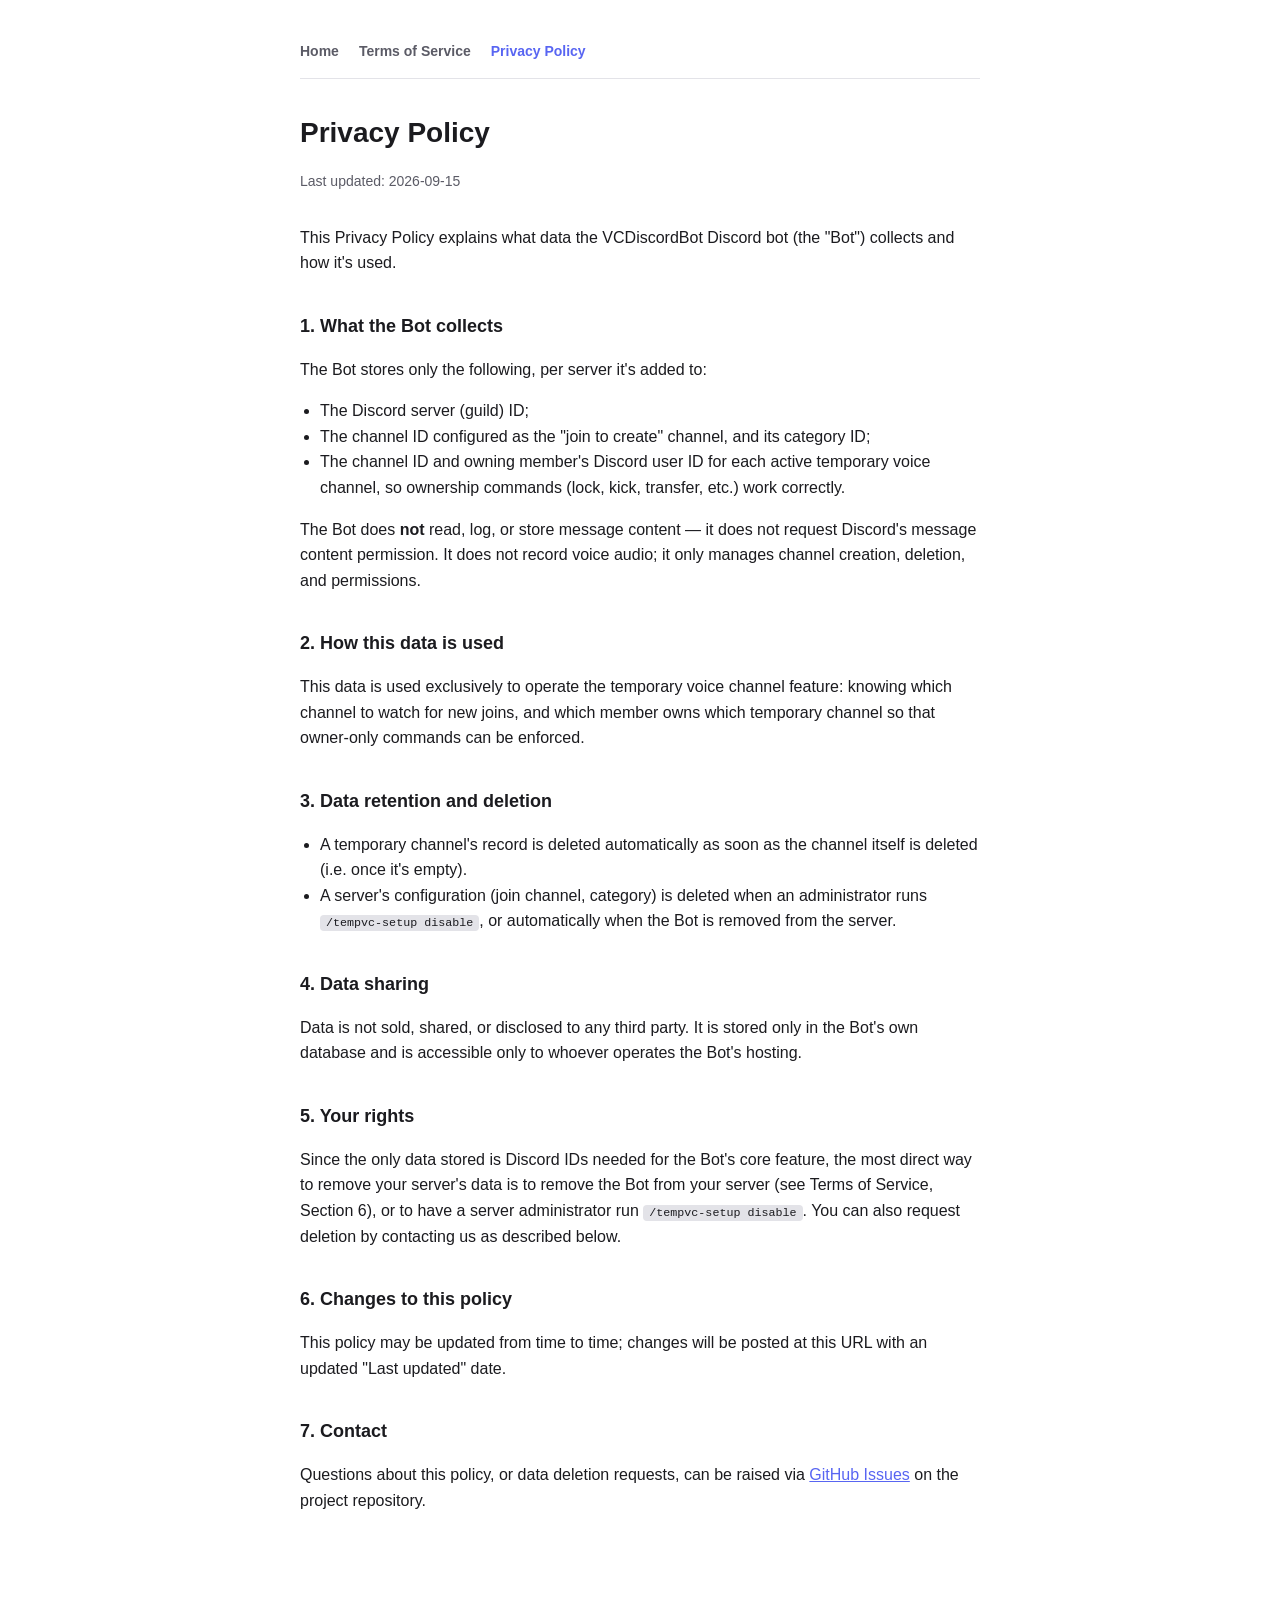
==== docs/privacy.html @ d0105a55 "Add Terms of Service and Privacy Policy pages via GitHub Pages Adds docs/ with static Terms of Servi" ====
<!doctype html>
<html lang="en">
<head>
  <meta charset="utf-8">
  <meta name="viewport" content="width=device-width, initial-scale=1">
  <title>Privacy Policy — VCDiscordBot</title>
  <link rel="stylesheet" href="style.css">
</head>
<body>
  <div class="wrap">
    <nav>
      <a href="index.html">Home</a>
      <a href="terms.html">Terms of Service</a>
      <a href="privacy.html" class="active">Privacy Policy</a>
    </nav>
    <h1>Privacy Policy</h1>
    <p class="updated">Last updated: 2026-09-15</p>

    <p>
      This Privacy Policy explains what data the VCDiscordBot Discord bot (the
      "Bot") collects and how it's used.
    </p>

    <h2>1. What the Bot collects</h2>
    <p>The Bot stores only the following, per server it's added to:</p>
    <ul>
      <li>The Discord server (guild) ID;</li>
      <li>The channel ID configured as the "join to create" channel, and its category ID;</li>
      <li>The channel ID and owning member's Discord user ID for each active temporary voice channel, so ownership commands (lock, kick, transfer, etc.) work correctly.</li>
    </ul>
    <p>
      The Bot does <strong>not</strong> read, log, or store message content —
      it does not request Discord's message content permission. It does not
      record voice audio; it only manages channel creation, deletion, and
      permissions.
    </p>

    <h2>2. How this data is used</h2>
    <p>
      This data is used exclusively to operate the temporary voice channel
      feature: knowing which channel to watch for new joins, and which member
      owns which temporary channel so that owner-only commands can be
      enforced.
    </p>

    <h2>3. Data retention and deletion</h2>
    <ul>
      <li>A temporary channel's record is deleted automatically as soon as the channel itself is deleted (i.e. once it's empty).</li>
      <li>A server's configuration (join channel, category) is deleted when an administrator runs <code>/tempvc-setup disable</code>, or automatically when the Bot is removed from the server.</li>
    </ul>

    <h2>4. Data sharing</h2>
    <p>
      Data is not sold, shared, or disclosed to any third party. It is stored
      only in the Bot's own database and is accessible only to whoever
      operates the Bot's hosting.
    </p>

    <h2>5. Your rights</h2>
    <p>
      Since the only data stored is Discord IDs needed for the Bot's core
      feature, the most direct way to remove your server's data is to remove
      the Bot from your server (see Terms of Service, Section 6), or to have
      a server administrator run <code>/tempvc-setup disable</code>. You can
      also request deletion by contacting us as described below.
    </p>

    <h2>6. Changes to this policy</h2>
    <p>
      This policy may be updated from time to time; changes will be posted at
      this URL with an updated "Last updated" date.
    </p>

    <h2>7. Contact</h2>
    <p>
      Questions about this policy, or data deletion requests, can be raised
      via <a href="https://github.com/CazIsABoi/vcdiscordbot/issues">GitHub Issues</a>
      on the project repository.
    </p>
  </div>
</body>
</html>
---- docs/style.css ----
:root {
  color-scheme: light dark;
  --bg: #ffffff;
  --fg: #1b1b1f;
  --muted: #5b5b66;
  --accent: #5865f2;
  --border: #e3e3e8;
}

@media (prefers-color-scheme: dark) {
  :root {
    --bg: #14141a;
    --fg: #f2f2f5;
    --muted: #a4a4b0;
    --border: #2a2a33;
  }
}

* { box-sizing: border-box; }

body {
  margin: 0;
  background: var(--bg);
  color: var(--fg);
  font-family: -apple-system, BlinkMacSystemFont, "Segoe UI", Roboto, Helvetica, Arial, sans-serif;
  line-height: 1.6;
}

.wrap {
  max-width: 720px;
  margin: 0 auto;
  padding: 40px 20px 80px;
}

nav {
  display: flex;
  gap: 20px;
  margin-bottom: 32px;
  padding-bottom: 16px;
  border-bottom: 1px solid var(--border);
}

nav a {
  color: var(--muted);
  text-decoration: none;
  font-size: 14px;
  font-weight: 600;
}

nav a:hover, nav a.active {
  color: var(--accent);
}

h1 {
  font-size: 28px;
  margin-bottom: 4px;
}

.updated {
  color: var(--muted);
  font-size: 14px;
  margin-bottom: 32px;
}

h2 {
  font-size: 18px;
  margin-top: 36px;
}

p, li {
  color: var(--fg);
}

ul {
  padding-left: 20px;
}

code {
  background: var(--border);
  padding: 1px 6px;
  border-radius: 4px;
  font-size: 0.9em;
}

a { color: var(--accent); }
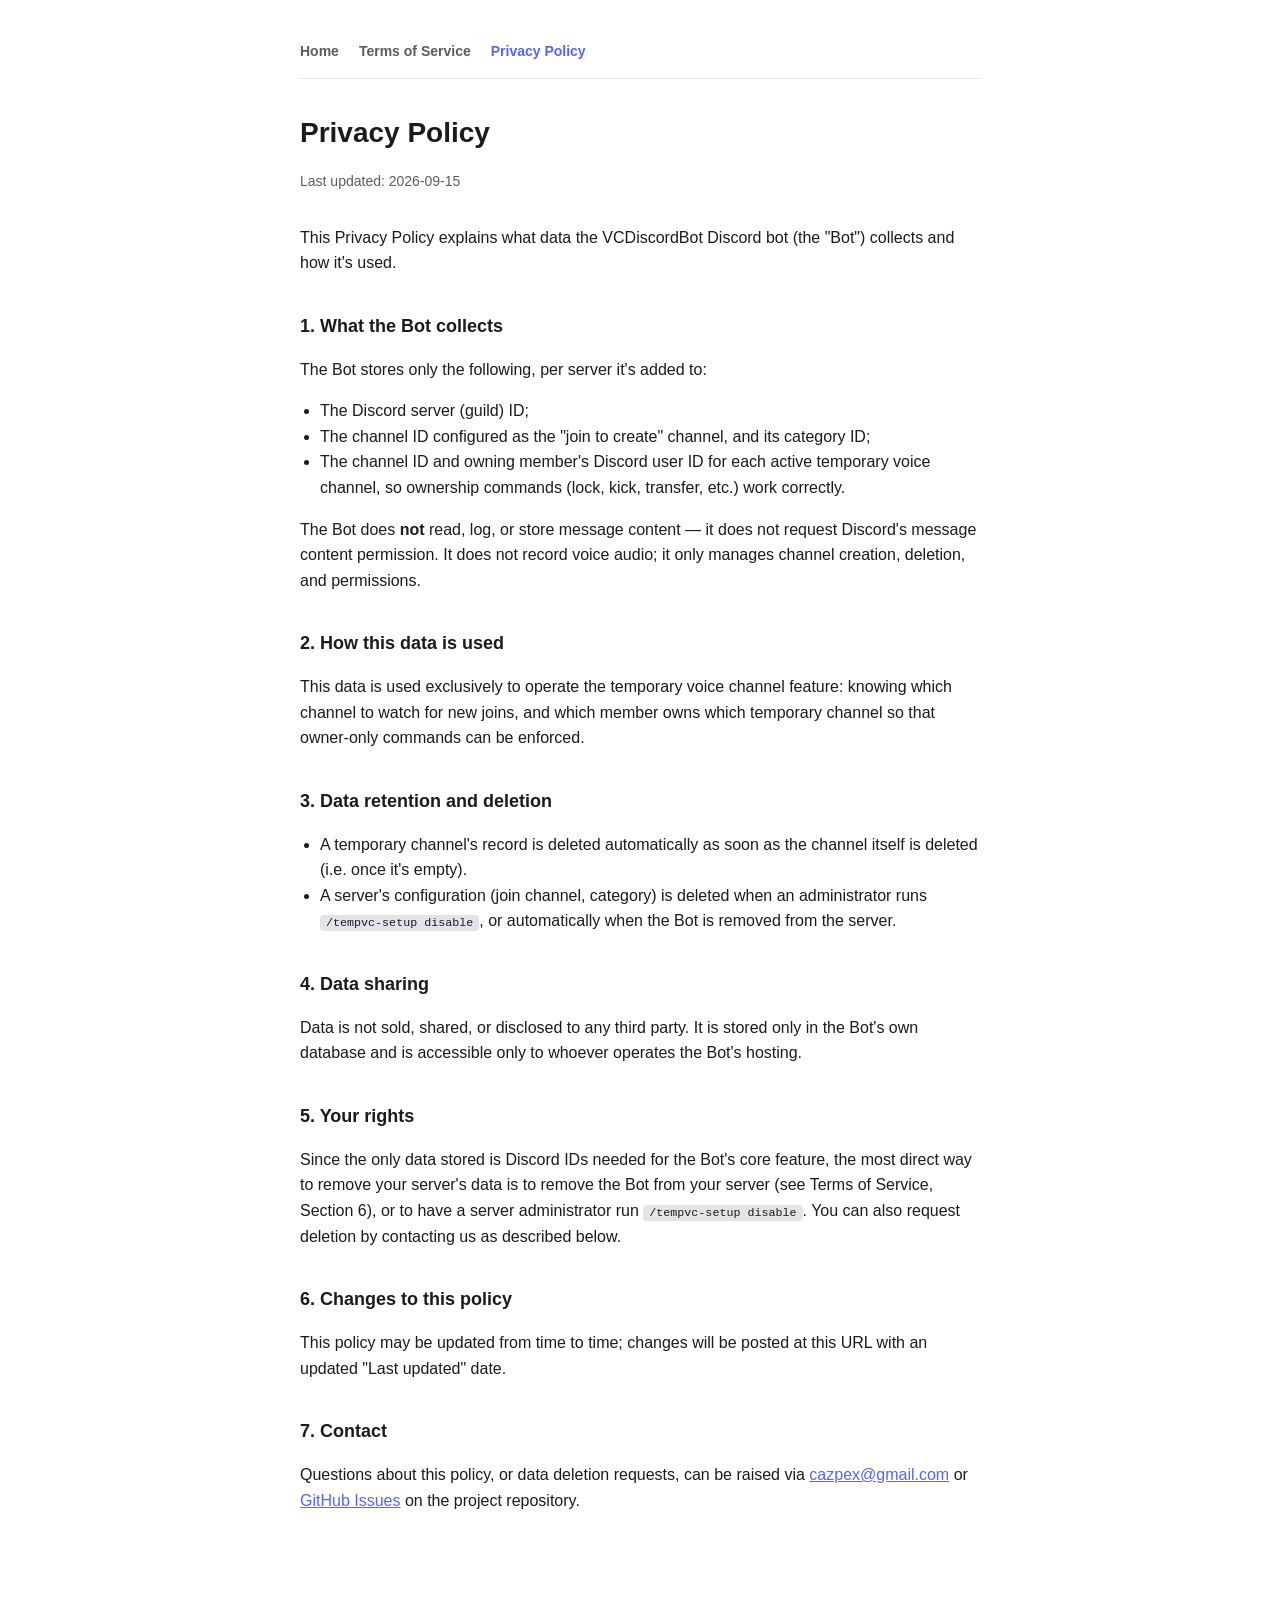
==== commit 836fb101: "Add contact email to Terms of Service and Privacy Policy Co-Authored-By: Claude Sonnet 5 <noreply@an" ====
--- a/docs/privacy.html
+++ b/docs/privacy.html
@@ -74,7 +74,8 @@
     <h2>7. Contact</h2>
     <p>
       Questions about this policy, or data deletion requests, can be raised
-      via <a href="https://github.com/CazIsABoi/vcdiscordbot/issues">GitHub Issues</a>
+      via <a href="mailto:cazpex@gmail.com">cazpex@gmail.com</a> or
+      <a href="https://github.com/CazIsABoi/vcdiscordbot/issues">GitHub Issues</a>
       on the project repository.
     </p>
   </div>
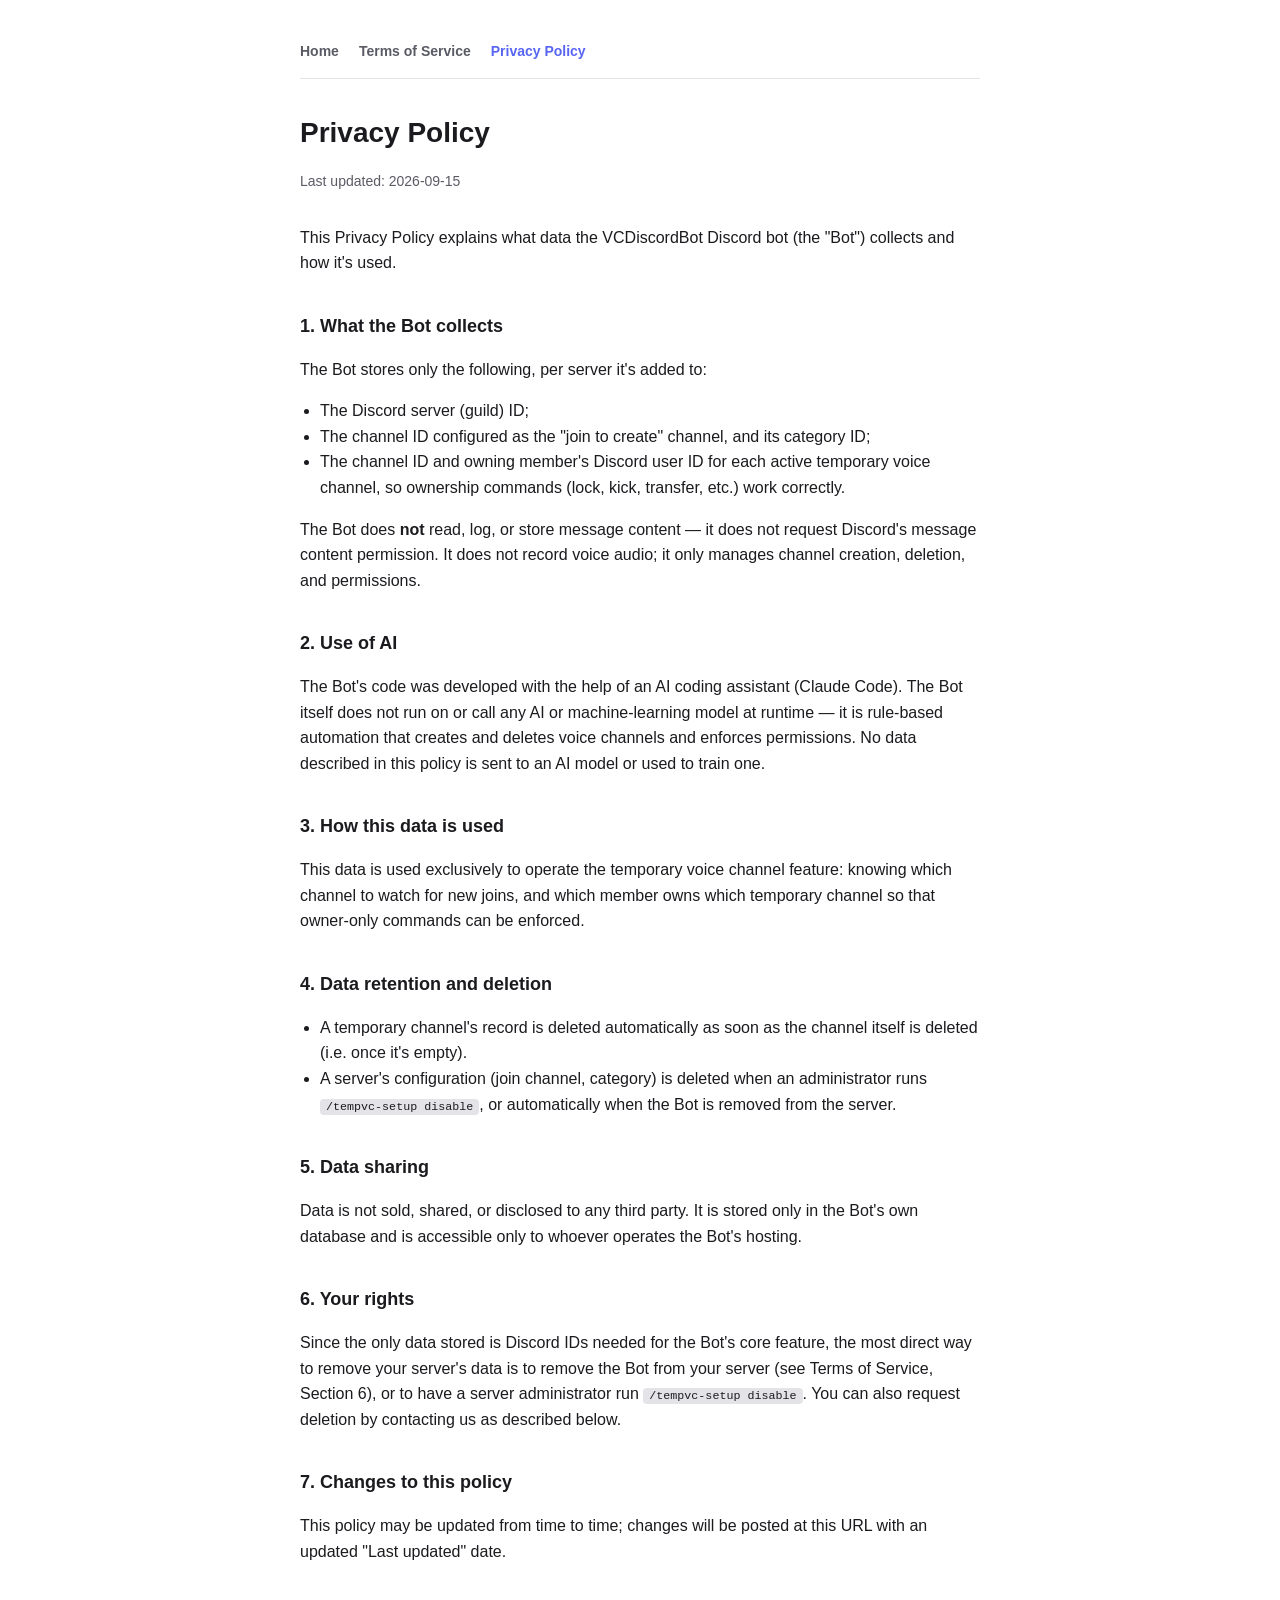
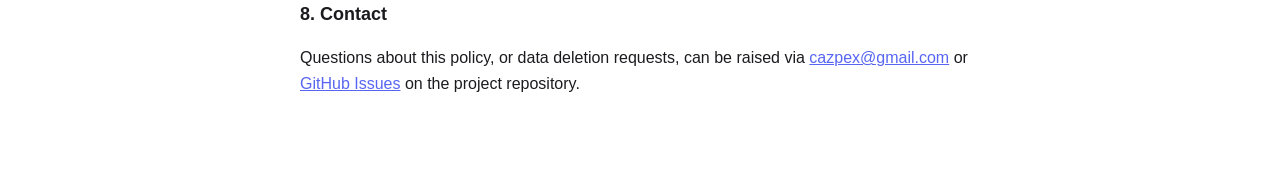
==== commit de5fe361: "Disclose AI involvement on TOS, Privacy, and home pages Adds a visible notice that the bot's code wa" ====
--- a/docs/privacy.html
+++ b/docs/privacy.html
@@ -35,7 +35,16 @@
       permissions.
     </p>
 
-    <h2>2. How this data is used</h2>
+    <h2>2. Use of AI</h2>
+    <p>
+      The Bot's code was developed with the help of an AI coding assistant
+      (Claude Code). The Bot itself does not run on or call any AI or
+      machine-learning model at runtime — it is rule-based automation that
+      creates and deletes voice channels and enforces permissions. No data
+      described in this policy is sent to an AI model or used to train one.
+    </p>
+
+    <h2>3. How this data is used</h2>
     <p>
       This data is used exclusively to operate the temporary voice channel
       feature: knowing which channel to watch for new joins, and which member
@@ -43,20 +52,20 @@
       enforced.
     </p>
 
-    <h2>3. Data retention and deletion</h2>
+    <h2>4. Data retention and deletion</h2>
     <ul>
       <li>A temporary channel's record is deleted automatically as soon as the channel itself is deleted (i.e. once it's empty).</li>
       <li>A server's configuration (join channel, category) is deleted when an administrator runs <code>/tempvc-setup disable</code>, or automatically when the Bot is removed from the server.</li>
     </ul>
 
-    <h2>4. Data sharing</h2>
+    <h2>5. Data sharing</h2>
     <p>
       Data is not sold, shared, or disclosed to any third party. It is stored
       only in the Bot's own database and is accessible only to whoever
       operates the Bot's hosting.
     </p>
 
-    <h2>5. Your rights</h2>
+    <h2>6. Your rights</h2>
     <p>
       Since the only data stored is Discord IDs needed for the Bot's core
       feature, the most direct way to remove your server's data is to remove
@@ -65,13 +74,13 @@
       also request deletion by contacting us as described below.
     </p>
 
-    <h2>6. Changes to this policy</h2>
+    <h2>7. Changes to this policy</h2>
     <p>
       This policy may be updated from time to time; changes will be posted at
       this URL with an updated "Last updated" date.
     </p>
 
-    <h2>7. Contact</h2>
+    <h2>8. Contact</h2>
     <p>
       Questions about this policy, or data deletion requests, can be raised
       via <a href="mailto:cazpex@gmail.com">cazpex@gmail.com</a> or
--- a/docs/style.css
+++ b/docs/style.css
@@ -83,3 +83,16 @@
 }
 
 a { color: var(--accent); }
+
+.notice {
+  background: var(--border);
+  border-radius: 8px;
+  padding: 14px 16px;
+  font-size: 14px;
+  color: var(--muted);
+  margin: 20px 0;
+}
+
+.notice strong {
+  color: var(--fg);
+}
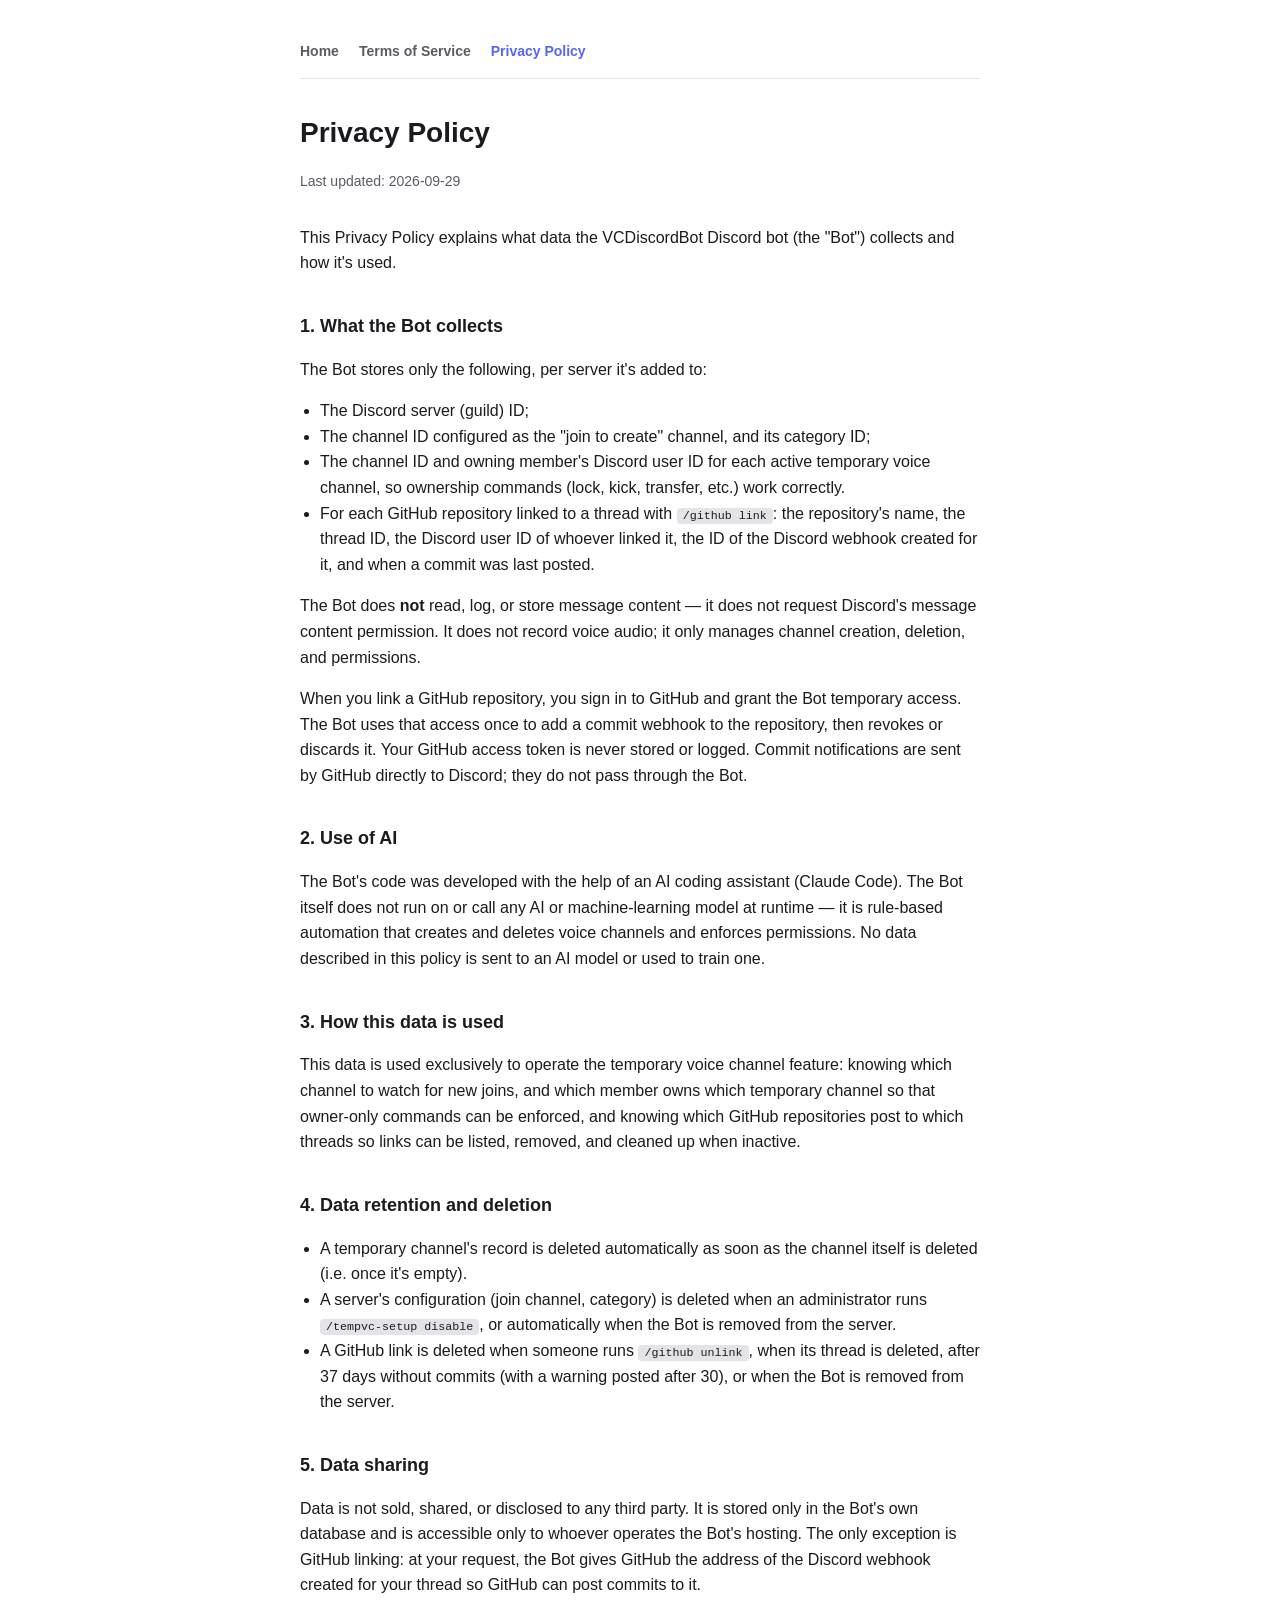
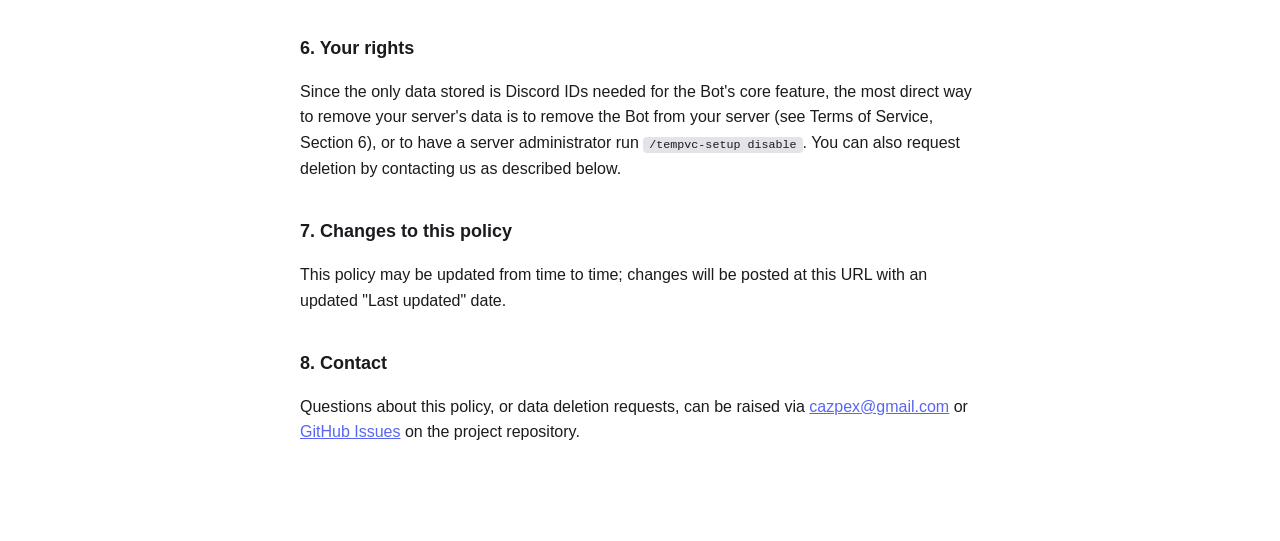
==== commit 319f76d9: "Add /github link to post a repo's commits in a thread Users sign in to GitHub with the device flow; " ====
--- a/docs/privacy.html
+++ b/docs/privacy.html
@@ -14,7 +14,7 @@
       <a href="privacy.html" class="active">Privacy Policy</a>
     </nav>
     <h1>Privacy Policy</h1>
-    <p class="updated">Last updated: 2026-09-15</p>
+    <p class="updated">Last updated: 2026-09-29</p>
 
     <p>
       This Privacy Policy explains what data the VCDiscordBot Discord bot (the
@@ -27,12 +27,21 @@
       <li>The Discord server (guild) ID;</li>
       <li>The channel ID configured as the "join to create" channel, and its category ID;</li>
       <li>The channel ID and owning member's Discord user ID for each active temporary voice channel, so ownership commands (lock, kick, transfer, etc.) work correctly.</li>
+      <li>For each GitHub repository linked to a thread with <code>/github link</code>: the repository's name, the thread ID, the Discord user ID of whoever linked it, the ID of the Discord webhook created for it, and when a commit was last posted.</li>
     </ul>
     <p>
       The Bot does <strong>not</strong> read, log, or store message content —
       it does not request Discord's message content permission. It does not
       record voice audio; it only manages channel creation, deletion, and
       permissions.
+    </p>
+    <p>
+      When you link a GitHub repository, you sign in to GitHub and grant the
+      Bot temporary access. The Bot uses that access once to add a
+      commit webhook to the repository, then revokes or discards it. Your
+      GitHub access token is never stored or logged. Commit notifications
+      are sent by GitHub directly to Discord; they do not pass through the
+      Bot.
     </p>
 
     <h2>2. Use of AI</h2>
@@ -49,20 +58,24 @@
       This data is used exclusively to operate the temporary voice channel
       feature: knowing which channel to watch for new joins, and which member
       owns which temporary channel so that owner-only commands can be
-      enforced.
+      enforced, and knowing which GitHub repositories post to which threads
+      so links can be listed, removed, and cleaned up when inactive.
     </p>
 
     <h2>4. Data retention and deletion</h2>
     <ul>
       <li>A temporary channel's record is deleted automatically as soon as the channel itself is deleted (i.e. once it's empty).</li>
       <li>A server's configuration (join channel, category) is deleted when an administrator runs <code>/tempvc-setup disable</code>, or automatically when the Bot is removed from the server.</li>
+      <li>A GitHub link is deleted when someone runs <code>/github unlink</code>, when its thread is deleted, after 37 days without commits (with a warning posted after 30), or when the Bot is removed from the server.</li>
     </ul>
 
     <h2>5. Data sharing</h2>
     <p>
       Data is not sold, shared, or disclosed to any third party. It is stored
       only in the Bot's own database and is accessible only to whoever
-      operates the Bot's hosting.
+      operates the Bot's hosting. The only exception is GitHub linking: at
+      your request, the Bot gives GitHub the address of the Discord webhook
+      created for your thread so GitHub can post commits to it.
     </p>
 
     <h2>6. Your rights</h2>
